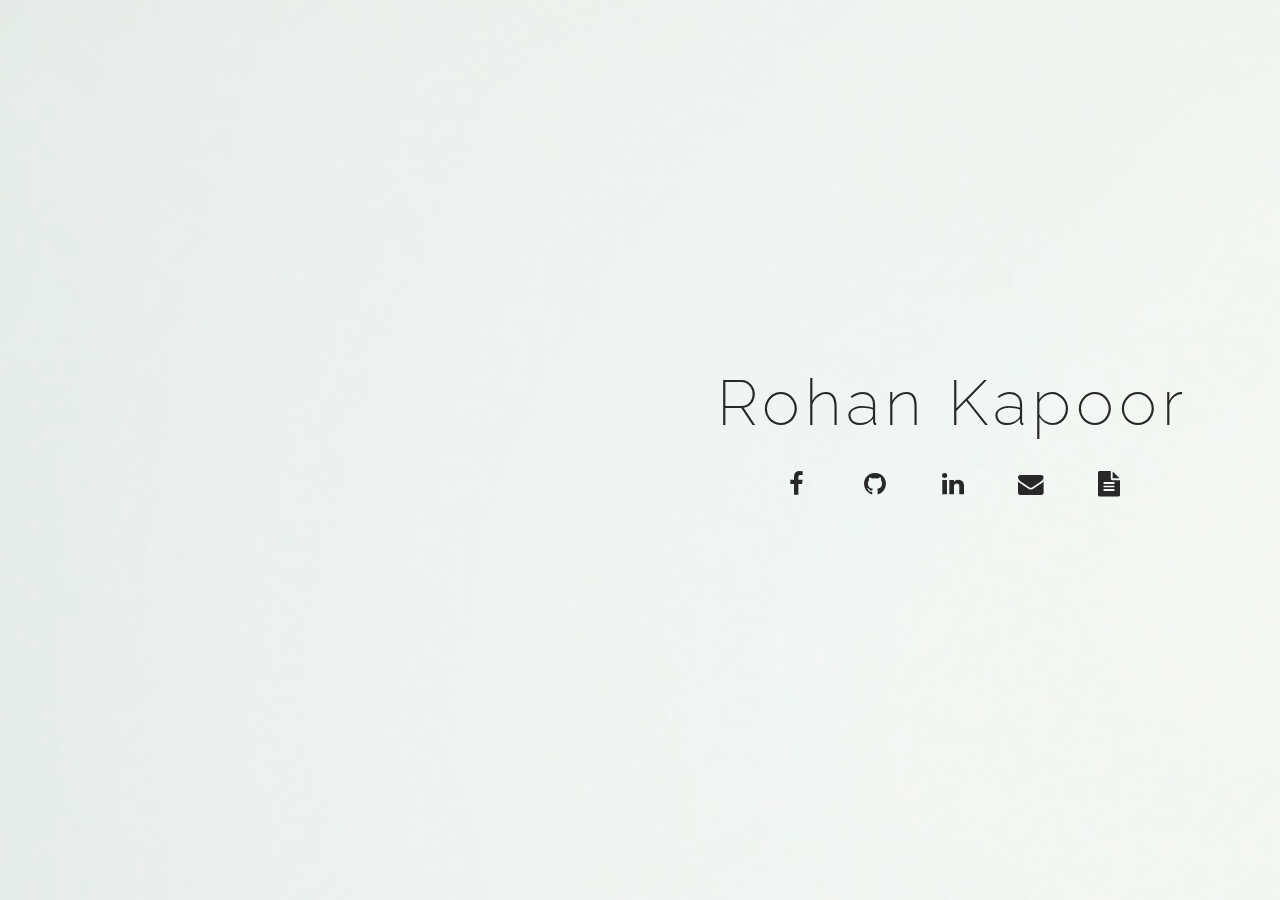
==== old/index.html @ 74b0756a "revert fix in progress" ====
<!DOCTYPE html>
<html lang="en">
<head>
	<meta charset="UTF-8">
	<meta name="viewport" content="width=device-width, initial-scale=1.0">
	<meta name="description" content="">
	<meta name="author" content="">

	<title>Rohan Kapoor</title>

	<!-- CSS -->
	<link href="assets/bootstrap/css/bootstrap.min.css" rel="stylesheet" media="screen">
	<link href="assets/css/font-awesome.min.css" rel="stylesheet" media="screen">
	<link href="assets/css/simple-line-icons.css" rel="stylesheet" media="screen">
	<link href="assets/css/animate.css" rel="stylesheet">
    
	<!-- Custom styles CSS -->
	<link href="assets/css/style.css" rel="stylesheet" media="screen">
    
    <script src="assets/js/modernizr.custom.js"></script>
       
</head>
<body>

	<!-- Preloader -->



	<!-- Home start -->

	<video autoplay loop poster="polina.jpg" id="bgvid" style="opacity: .9;">
		<source src="water.mp4" type="video/mp4">
	</video>


	<section id="home" class="back">

		<div class="intro" style="padding-left: 50%;">
			<h1 class="pfblock-title" style="color: #282828; font-weight: 200; font-size: 5.0vw !important;">Rohan Kapoor</h1>
			<ul class="social-links">
				<li><a href="https://www.facebook.com/rohan.kapoor.129" class="wow fadeInUp"><i class="fa fa-facebook" style="color: #282828 !important;"></i></a></li>
				<li><a href="https://github.com/rohanneilkapoor" class="wow fadeInUp" data-wow-delay=".15s"><i class="fa fa-github" style="color: #282828 !important;"></i></a></li>
				<li><a href="https://www.linkedin.com/in/rohanneilkapoor" class="wow fadeInUp" data-wow-delay=".3s"><i class="fa fa-linkedin" style="color: #282828 !important;"></i></a></li>
				<li><a href="mailto:rohanneilkapoor@gmail.com" class="wow fadeInUp" data-wow-delay=".45s"><i class="fa fa-envelope" style="color: #282828 !important;"></i></a></li>
				<li><a href="Rohan_Kapoor's_Resume.pdf" class="wow fadeInUp" data-wow-delay=".6s"><i class="fa fa-file-text" style="color: #282828 !important;"></i></a></li>
			</ul>
		</div>

	</section>


	<script src="assets/js/jquery-1.11.1.min.js"></script>
	<script src="assets/bootstrap/js/bootstrap.min.js"></script>
	<script src="assets/js/jquery.parallax-1.1.3.js"></script>
	<script src="assets/js/imagesloaded.pkgd.js"></script>
	<script src="assets/js/jquery.sticky.js"></script>
	<script src="assets/js/smoothscroll.js"></script>
	<script src="assets/js/wow.min.js"></script>
    <script src="assets/js/jquery.easypiechart.js"></script>
    <script src="assets/js/waypoints.min.js"></script>
    <script src="assets/js/jquery.cbpQTRotator.js"></script>
	<script src="assets/js/custom.js"></script>

</body>
</html>
---- old/assets/css/simple-line-icons.css ----
@font-face {
	font-family: 'Simple-Line-Icons';
	src:url('../fonts/Simple-Line-Icons.eot');
	src:url('../fonts/Simple-Line-Icons.eot?#iefix') format('embedded-opentype'),
		url('../fonts/Simple-Line-Icons.woff') format('woff'),
		url('../fonts/Simple-Line-Icons.ttf') format('truetype'),
		url('../fonts/Simple-Line-Icons.svg#Simple-Line-Icons') format('svg');
	font-weight: normal;
	font-style: normal;
}

/* Use the following CSS code if you want to use data attributes for inserting your icons */
[data-icon]:before {
	font-family: 'Simple-Line-Icons';
	content: attr(data-icon);
	speak: none;
	font-weight: normal;
	font-variant: normal;
	text-transform: none;
	line-height: 1;
	-webkit-font-smoothing: antialiased;
	-moz-osx-font-smoothing: grayscale;
}

/* Use the following CSS code if you want to have a class per icon */
/*
Instead of a list of all class selectors,
you can use the generic selector below, but it's slower:
[class*="icon-"] {
*/
.icon-user-female, .icon-user-follow, .icon-user-following, .icon-user-unfollow, .icon-trophy, .icon-screen-smartphone, .icon-screen-desktop, .icon-plane, .icon-notebook, .icon-moustache, .icon-mouse, .icon-magnet, .icon-energy, .icon-emoticon-smile, .icon-disc, .icon-cursor-move, .icon-crop, .icon-credit-card, .icon-chemistry, .icon-user, .icon-speedometer, .icon-social-youtube, .icon-social-twitter, .icon-social-tumblr, .icon-social-facebook, .icon-social-dropbox, .icon-social-dribbble, .icon-shield, .icon-screen-tablet, .icon-magic-wand, .icon-hourglass, .icon-graduation, .icon-ghost, .icon-game-controller, .icon-fire, .icon-eyeglasses, .icon-envelope-open, .icon-envelope-letter, .icon-bell, .icon-badge, .icon-anchor, .icon-wallet, .icon-vector, .icon-speech, .icon-puzzle, .icon-printer, .icon-present, .icon-playlist, .icon-pin, .icon-picture, .icon-map, .icon-layers, .icon-handbag, .icon-globe-alt, .icon-globe, .icon-frame, .icon-folder-alt, .icon-film, .icon-feed, .icon-earphones-alt, .icon-earphones, .icon-drop, .icon-drawer, .icon-docs, .icon-directions, .icon-direction, .icon-diamond, .icon-cup, .icon-compass, .icon-call-out, .icon-call-in, .icon-call-end, .icon-calculator, .icon-bubbles, .icon-briefcase, .icon-book-open, .icon-basket-loaded, .icon-basket, .icon-bag, .icon-action-undo, .icon-action-redo, .icon-wrench, .icon-umbrella, .icon-trash, .icon-tag, .icon-support, .icon-size-fullscreen, .icon-size-actual, .icon-shuffle, .icon-share-alt, .icon-share, .icon-rocket, .icon-question, .icon-pie-chart, .icon-pencil, .icon-note, .icon-music-tone-alt, .icon-music-tone, .icon-microphone, .icon-loop, .icon-logout, .icon-login, .icon-list, .icon-like, .icon-home, .icon-grid, .icon-graph, .icon-equalizer, .icon-dislike, .icon-cursor, .icon-control-start, .icon-control-rewind, .icon-control-play, .icon-control-pause, .icon-control-forward, .icon-control-end, .icon-calendar, .icon-bulb, .icon-bar-chart, .icon-arrow-up, .icon-arrow-right, .icon-arrow-left, .icon-arrow-down, .icon-ban, .icon-bubble, .icon-camcorder, .icon-camera, .icon-check, .icon-clock, .icon-close, .icon-cloud-download, .icon-cloud-upload, .icon-doc, .icon-envelope, .icon-eye, .icon-flag, .icon-folder, .icon-heart, .icon-info, .icon-key, .icon-link, .icon-lock, .icon-lock-open, .icon-magnifier, .icon-magnifier-add, .icon-magnifier-remove, .icon-paper-clip, .icon-paper-plane, .icon-plus, .icon-pointer, .icon-power, .icon-refresh, .icon-reload, .icon-settings, .icon-star, .icon-symbol-female, .icon-symbol-male, .icon-target, .icon-volume-1, .icon-volume-2, .icon-volume-off, .icon-users {
	font-family: 'Simple-Line-Icons';
	speak: none;
	font-style: normal;
	font-weight: normal;
	font-variant: normal;
	text-transform: none;
	line-height: 1;
	-webkit-font-smoothing: antialiased;
}
.icon-user-female:before {
	content: "\e000";
}
.icon-user-follow:before {
	content: "\e002";
}
.icon-user-following:before {
	content: "\e003";
}
.icon-user-unfollow:before {
	content: "\e004";
}
.icon-trophy:before {
	content: "\e006";
}
.icon-screen-smartphone:before {
	content: "\e010";
}
.icon-screen-desktop:before {
	content: "\e011";
}
.icon-plane:before {
	content: "\e012";
}
.icon-notebook:before {
	content: "\e013";
}
.icon-moustache:before {
	content: "\e014";
}
.icon-mouse:before {
	content: "\e015";
}
.icon-magnet:before {
	content: "\e016";
}
.icon-energy:before {
	content: "\e020";
}
.icon-emoticon-smile:before {
	content: "\e021";
}
.icon-disc:before {
	content: "\e022";
}
.icon-cursor-move:before {
	content: "\e023";
}
.icon-crop:before {
	content: "\e024";
}
.icon-credit-card:before {
	content: "\e025";
}
.icon-chemistry:before {
	content: "\e026";
}
.icon-user:before {
	content: "\e005";
}
.icon-speedometer:before {
	content: "\e007";
}
.icon-social-youtube:before {
	content: "\e008";
}
.icon-social-twitter:before {
	content: "\e009";
}
.icon-social-tumblr:before {
	content: "\e00a";
}
.icon-social-facebook:before {
	content: "\e00b";
}
.icon-social-dropbox:before {
	content: "\e00c";
}
.icon-social-dribbble:before {
	content: "\e00d";
}
.icon-shield:before {
	content: "\e00e";
}
.icon-screen-tablet:before {
	content: "\e00f";
}
.icon-magic-wand:before {
	content: "\e017";
}
.icon-hourglass:before {
	content: "\e018";
}
.icon-graduation:before {
	content: "\e019";
}
.icon-ghost:before {
	content: "\e01a";
}
.icon-game-controller:before {
	content: "\e01b";
}
.icon-fire:before {
	content: "\e01c";
}
.icon-eyeglasses:before {
	content: "\e01d";
}
.icon-envelope-open:before {
	content: "\e01e";
}
.icon-envelope-letter:before {
	content: "\e01f";
}
.icon-bell:before {
	content: "\e027";
}
.icon-badge:before {
	content: "\e028";
}
.icon-anchor:before {
	content: "\e029";
}
.icon-wallet:before {
	content: "\e02a";
}
.icon-vector:before {
	content: "\e02b";
}
.icon-speech:before {
	content: "\e02c";
}
.icon-puzzle:before {
	content: "\e02d";
}
.icon-printer:before {
	content: "\e02e";
}
.icon-present:before {
	content: "\e02f";
}
.icon-playlist:before {
	content: "\e030";
}
.icon-pin:before {
	content: "\e031";
}
.icon-picture:before {
	content: "\e032";
}
.icon-map:before {
	content: "\e033";
}
.icon-layers:before {
	content: "\e034";
}
.icon-handbag:before {
	content: "\e035";
}
.icon-globe-alt:before {
	content: "\e036";
}
.icon-globe:before {
	content: "\e037";
}
.icon-frame:before {
	content: "\e038";
}
.icon-folder-alt:before {
	content: "\e039";
}
.icon-film:before {
	content: "\e03a";
}
.icon-feed:before {
	content: "\e03b";
}
.icon-earphones-alt:before {
	content: "\e03c";
}
.icon-earphones:before {
	content: "\e03d";
}
.icon-drop:before {
	content: "\e03e";
}
.icon-drawer:before {
	content: "\e03f";
}
.icon-docs:before {
	content: "\e040";
}
.icon-directions:before {
	content: "\e041";
}
.icon-direction:before {
	content: "\e042";
}
.icon-diamond:before {
	content: "\e043";
}
.icon-cup:before {
	content: "\e044";
}
.icon-compass:before {
	content: "\e045";
}
.icon-call-out:before {
	content: "\e046";
}
.icon-call-in:before {
	content: "\e047";
}
.icon-call-end:before {
	content: "\e048";
}
.icon-calculator:before {
	content: "\e049";
}
.icon-bubbles:before {
	content: "\e04a";
}
.icon-briefcase:before {
	content: "\e04b";
}
.icon-book-open:before {
	content: "\e04c";
}
.icon-basket-loaded:before {
	content: "\e04d";
}
.icon-basket:before {
	content: "\e04e";
}
.icon-bag:before {
	content: "\e04f";
}
.icon-action-undo:before {
	content: "\e050";
}
.icon-action-redo:before {
	content: "\e051";
}
.icon-wrench:before {
	content: "\e052";
}
.icon-umbrella:before {
	content: "\e053";
}
.icon-trash:before {
	content: "\e054";
}
.icon-tag:before {
	content: "\e055";
}
.icon-support:before {
	content: "\e056";
}
.icon-size-fullscreen:before {
	content: "\e057";
}
.icon-size-actual:before {
	content: "\e058";
}
.icon-shuffle:before {
	content: "\e059";
}
.icon-share-alt:before {
	content: "\e05a";
}
.icon-share:before {
	content: "\e05b";
}
.icon-rocket:before {
	content: "\e05c";
}
.icon-question:before {
	content: "\e05d";
}
.icon-pie-chart:before {
	content: "\e05e";
}
.icon-pencil:before {
	content: "\e05f";
}
.icon-note:before {
	content: "\e060";
}
.icon-music-tone-alt:before {
	content: "\e061";
}
.icon-music-tone:before {
	content: "\e062";
}
.icon-microphone:before {
	content: "\e063";
}
.icon-loop:before {
	content: "\e064";
}
.icon-logout:before {
	content: "\e065";
}
.icon-login:before {
	content: "\e066";
}
.icon-list:before {
	content: "\e067";
}
.icon-like:before {
	content: "\e068";
}
.icon-home:before {
	content: "\e069";
}
.icon-grid:before {
	content: "\e06a";
}
.icon-graph:before {
	content: "\e06b";
}
.icon-equalizer:before {
	content: "\e06c";
}
.icon-dislike:before {
	content: "\e06d";
}
.icon-cursor:before {
	content: "\e06e";
}
.icon-control-start:before {
	content: "\e06f";
}
.icon-control-rewind:before {
	content: "\e070";
}
.icon-control-play:before {
	content: "\e071";
}
.icon-control-pause:before {
	content: "\e072";
}
.icon-control-forward:before {
	content: "\e073";
}
.icon-control-end:before {
	content: "\e074";
}
.icon-calendar:before {
	content: "\e075";
}
.icon-bulb:before {
	content: "\e076";
}
.icon-bar-chart:before {
	content: "\e077";
}
.icon-arrow-up:before {
	content: "\e078";
}
.icon-arrow-right:before {
	content: "\e079";
}
.icon-arrow-left:before {
	content: "\e07a";
}
.icon-arrow-down:before {
	content: "\e07b";
}
.icon-ban:before {
	content: "\e07c";
}
.icon-bubble:before {
	content: "\e07d";
}
.icon-camcorder:before {
	content: "\e07e";
}
.icon-camera:before {
	content: "\e07f";
}
.icon-check:before {
	content: "\e080";
}
.icon-clock:before {
	content: "\e081";
}
.icon-close:before {
	content: "\e082";
}
.icon-cloud-download:before {
	content: "\e083";
}
.icon-cloud-upload:before {
	content: "\e084";
}
.icon-doc:before {
	content: "\e085";
}
.icon-envelope:before {
	content: "\e086";
}
.icon-eye:before {
	content: "\e087";
}
.icon-flag:before {
	content: "\e088";
}
.icon-folder:before {
	content: "\e089";
}
.icon-heart:before {
	content: "\e08a";
}
.icon-info:before {
	content: "\e08b";
}
.icon-key:before {
	content: "\e08c";
}
.icon-link:before {
	content: "\e08d";
}
.icon-lock:before {
	content: "\e08e";
}
.icon-lock-open:before {
	content: "\e08f";
}
.icon-magnifier:before {
	content: "\e090";
}
.icon-magnifier-add:before {
	content: "\e091";
}
.icon-magnifier-remove:before {
	content: "\e092";
}
.icon-paper-clip:before {
	content: "\e093";
}
.icon-paper-plane:before {
	content: "\e094";
}
.icon-plus:before {
	content: "\e095";
}
.icon-pointer:before {
	content: "\e096";
}
.icon-power:before {
	content: "\e097";
}
.icon-refresh:before {
	content: "\e098";
}
.icon-reload:before {
	content: "\e099";
}
.icon-settings:before {
	content: "\e09a";
}
.icon-star:before {
	content: "\e09b";
}
.icon-symbol-female:before {
	content: "\e09c";
}
.icon-symbol-male:before {
	content: "\e09d";
}
.icon-target:before {
	content: "\e09e";
}
.icon-volume-1:before {
	content: "\e09f";
}
.icon-volume-2:before {
	content: "\e0a0";
}
.icon-volume-off:before {
	content: "\e0a1";
}
.icon-users:before {
	content: "\e001";
}
---- old/assets/css/style.css ----
@import url(http://fonts.googleapis.com/css?family=Raleway:400,300,500,700,800,100,200,600);
@import url(http://fonts.googleapis.com/css?family=Lobster);

/*!
 * Clean v2.0.0
 * Homepage: http://scripteden.com
 * Copyright 2015 Script Eden
 * Licensed under MIT
*/

body {
	font: 300 14px/1.8 'Raleway', sans-serif;
	color: #666;
	overflow-x: hidden;
}

img {
	max-width: 100%;
}


/* ---------------------------------------------- /*
 * Transition elsements
/* ---------------------------------------------- */


.navbar a,
.form-control {
	-webkit-transition: all 0.4s ease-in-out 0s;
	   -moz-transition: all 0.4s ease-in-out 0s;
		-ms-transition: all 0.4s ease-in-out 0s;
		 -o-transition: all 0.4s ease-in-out 0s;
			transition: all 0.4s ease-in-out 0s;
}

a,
.btn {
	-webkit-transition: all 0.125s ease-in-out 0s;
	   -moz-transition: all 0.125s ease-in-out 0s;
		-ms-transition: all 0.125s ease-in-out 0s;
		 -o-transition: all 0.125s ease-in-out 0s;
			transition: all 0.125s ease-in-out 0s;
}


/* ---------------------------------------------- /*
 * Reset box-shadow
/* ---------------------------------------------- */

.btn,
.form-control,
.form-control:hover,
.form-control:focus,
.navbar-custom .dropdown-menu {
	-webkit-box-shadow: none;
			box-shadow: none;
}

/* ---------------------------------------------- /*
 * Typography
/* ---------------------------------------------- */

h1, h2, h3, h4, h5, h6 {
	font: 700 40px/1.2 Raleway, sans-serif;
	letter-spacing: 5px;
	margin: 5px 0 5px;
	color: #222;
}

h2 {
	font-size: 30px;
	margin: 0 0 30px;
}

h3 {
	font-size: 13px;
	letter-spacing: 1px;
	margin: 0 0 5px;
}

h4 {
	font-size: 12px;
	letter-spacing: 1px;
}

h5 {
	font-size: 12px;
	letter-spacing: 1px;
	font-weight: 400;
}

h6 {
	font-size: 11px;
	letter-spacing: 1px;
	font-weight: 400;
}

/* ---------------------------------------------- /*
 * Reset border-radius
/* ---------------------------------------------- */

.btn,
.iconbox,
.progress,
#filter li,
.scroll-up a,
.form-control,
.input-group-addon {
	-webkit-border-radius: 3px;
	   -moz-border-radius: 3px;
		 -o-border-radius: 3px;
			border-radius: 3px;
}


/* ---------------------------------------------- /*
 * Input-group
/* ---------------------------------------------- */

.input-group .form-control {
	z-index: auto;
}

.input-group-addon {
	background: #D8E1E4;
	border: 2px solid #D8E1E4;
	padding: 6px 15px;
	font-weight: 700;
}

/* ---------------------------------------------- /*
 * Inputs styles
/* ---------------------------------------------- */

.form-control {
	background: #FFF;
	border: 1px solid #D8E1E4;
	font-size: 12px;
	padding: 0 15px;
}

.form-control:focus{
    border-color: rgba(135, 135, 135, 0.7);
}

.input-lg,
.form-horizontal .form-group-lg .form-control {
	height: 38px;
	font-size: 13px;
}

.input-sm,
.form-horizontal .form-group-sm .form-control {
	font-size: 11px;
	height: 30px;
}

textarea.form-control {
	padding: 15px;
    max-width: 100%;
    min-width: 100%;
}

/* ---------------------------------------------- /*
 * Custom button style
/* ---------------------------------------------- */

.btn {
	font-family: Raleway, sans-serif;
	text-transform: uppercase;
	letter-spacing: 1px;
	font-size: 13px;
	padding: 8px 26px;
	border: 0;
}

.btn:hover,
.btn:focus,
.btn:active,
.btn.active {
	outline: inherit !important;
}

/* Button size */

.btn-lg,
.btn-group-lg > .btn {
	padding: 10px 10px;
	font-size: 13px;
    background: transparent;
    color: #fff;
}
.btn-lg:hover,
.btn-group-lg > .btn:hover{
    background: transparent;
    color: white;
}

.btn-sm,
.btn-group-sm > .btn {
	padding: 6px 25px;
	font-size: 11px;
}

.btn-xs,
.btn-group-xs > .btn {
	padding: 5px 25px;
	font-size: 10px;
}

.btn .icon-before {
	margin-right: 6px;
}

.btn .icon-after {
	margin-left: 6px;
}

/* ---------------------------------------------- /*
 * General Styles
/* ---------------------------------------------- */

.pfblock {
	padding: 120px 0 100px;
}

.pfblock-gray {
	background: #f5f5f5;
}

.pfblock-image {
	padding: 0;
}

.calltoaction h1,
.calltoaction h2,
.calltoaction h3,
.calltoaction h4,
.calltoaction h5,
.calltoaction h6,
.pfblock-image,
.pfblock-image h1,
.pfblock-image h2,
.pfblock-image h3,
.pfblock-image h4,
.pfblock-image h5,
.pfblock-image h6 {
	color: #fff;
}

.pfblock-header {
	text-align: center;
	margin: 0 0 60px;
}

.pfblock-header-left {
	text-align: left;
}

.pfblock-header-left .pfblock-line {
	width: inherit;
	margin: 30px 0;
}

.pfblock-title{
    font-weight: 800;
}

.pfblock-subtitle {
	font-family: Raleway, sans-serif;
	font-style: normal;
	font-size: 18px;
}



.pfblock-icon {
	font-size: 32px;
}
.calltoaction *{
    text-align: center;
}
.calltoaction {
    background: url(../images/item-3.jpg);
	background-color: #222;
	background-repeat: no-repeat;
	background-position: 0 0;
	-webkit-background-size: cover;
	   -moz-background-size: cover;
		 -o-background-size: cover;
			background-size: cover;
	padding: 50px 0;
	color: #999;
}

.calltoaction h2 {
	font-size: 20px;
	letter-spacing: 1px;
	margin-bottom: 5px;
}

.calltoaction-decription{
    padding-top: 20px;
    padding-bottom: 30px;
    font-size: 20px;
    color: #fff;
}

.calltoaction-btn {
	text-align: center;
}

.calltoaction-btn > .btn {
    background: rgba(255, 255, 255, .8);
    color: #111;
	margin-top: 5px;
	margin-bottom: 5px;
}
.calltoaction-btn > .btn:hover{
    background: #fff;
}

.long-down {
	margin-bottom: 40px;
}

/* ---------------------------------------------- /*
 * Home
/* ---------------------------------------------- */

#home {
	background: linear-gradient( rgba(255, 255, 255, .2), rgba(255, 255, 255, .2) ), url(../images/water.jpg);
	background-color: #222;
	background-attachment: fixed;
	background-repeat: no-repeat;
	background-position: 50% 50%;
	-webkit-background-size: cover;
	   -moz-background-size: cover;
		 -o-background-size: cover;
			background-size: cover;
	padding: 0;
}



.intro {
	position: absolute;
	width: 100%;
	top: 50%;
	left: 0;
	text-align: center;
	-webkit-transform: translate(0%, -50%);
	   -moz-transform: translate(0%, -50%);
		-ms-transform: translate(0%, -50%);
		 -o-transform: translate(0%, -50%);
			transform: translate(0%, -50%);
	padding: 0 15px;
}

.intro h1{
    font-weight: 300;
}

.start {
	font-family: Raleway, sans-serif;
	font-size: 16px;
	font-style: normal;
	text-transform: none;
	margin: 15px 0;
}

/* ---------------------------------------------- /*
 * Servise
/* ---------------------------------------------- */

.iconbox {
	background: #fff;
	border-bottom: 1px solid #d4d4d4;
	text-align: center;
	padding: 40px 20px;
	margin: 0 0 20px;
}

.iconbox-icon {
	margin: 0 0 15px;
	font-size: 32px;
	color: #222;
}

.iconbox-title {
	margin: 0 0 15px;
	padding: 0;
}

/* ---------------------------------------------- /*
 * Skills
/* ---------------------------------------------- */

.chart {
    display: inline-block;
    height: 140px;
    margin: 50px 0;
    position: relative;
    text-align: center;
    width: 140px;
}
.chart canvas {
    left: 0;
    position: absolute;
    top: 0;
}
.percent {
    display: inline-block;
    font-size: 25px;
    font-weight: 300;
    line-height: 140px;
    z-index: 2;
}
.percent:after {
    content: "%";
    font-size: 50%;
    margin-left: 0.1em;
}

/* ---------------------------------------------- /*
 * Contact
/* ---------------------------------------------- */

.ajax-response {
	text-align: center;
}

/* ---------------------------------------------- /*
 * Footer
/* ---------------------------------------------- */

#footer {
	background: #222;
	text-align: center;
	padding: 40px 0;
	color: #FFF;
}

.copyright {
	margin: 0;
}

.copyright a{
    border-bottom: 1px dotted #fff;
}

#footer span{
    animation-iteration-count: infinite;
    -webkit-animation-iteration-count: infinite;
    color: #ff5252;
}

.social-links {
	list-style: none;
	padding: 0;
	margin: 0 0 20px;
}

.social-links li {
	display: inline-block;
	margin: 5px;
}

.social-links a {
	width: 5vw;
	height: 5vw;
	display: block;
	line-height: 5vw;
	text-align: center;
	-webkit-border-radius: 3px;
	   -moz-border-radius: 3px;
			border-radius: 3px;
	font-size: 2vw;
	color: rgba(255, 255, 255, 1);
}

.social-links a:hover {
	color: rgba(255, 255, 255, .8);
}

/* ---------------------------------------------- /*
 * Navigation
/* ---------------------------------------------- */

.header {
	border-bottom: 1px solid #f5f5f5;
	position: relative;
	width: 100%;
	z-index: 998;
}

.navbar-custom {
	border: 0;
	border-radius: 0;
	margin: 0;
	text-transform: uppercase;
	font-family: Raleway, sans-serif;
}

.navbar-custom,
.navbar-custom .dropdown-menu {
	background: white;
	padding: 0;

}

.navbar-custom .navbar-brand,
.navbar-custom .navbar-nav > li > a,
.navbar-custom .navbar-nav .dropdown-menu > li > a {
	font-size: 11px;
	letter-spacing: 3px;
	color: #d8d8d8;
}

.navbar-custom .nav li.active,
.navbar-custom .nav li a:hover,
.navbar-custom .nav li a:focus,
.navbar-custom .navbar-nav > li.active a {
	background: none;
	outline: 0;
	color: #9A3334;
}

.navbar-custom .navbar-brand {
	font-weight: 100;
	font-size: 22px;
    font-family: Raleway, sans-serif;
}

.navbar-custom .dropdown-menu {
	border: 0;
	border-top: 2px solid #9A3334;
	border-radius: 0;
}

.navbar-custom .dropdown-menu > li > a {
	padding: 10px 20px;
}

.navbar-custom .nav .open > a,
.navbar-custom .dropdown-menu > li > a:hover,
.navbar-custom .dropdown-menu > li > a:focus {
	background: #f5f5f5;
}

.navbar-custom .navbar-toggle .icon-bar {
	background: #F3EFE0;
}

.navbar-nav > li > a, .navbar-brand {
	padding-top:25px !important;
	padding-bottom:0px !important;
	height: 70px;
}
.navbar {min-height:60px !important;}

/* ---------------------------------------------- /*
 * Scroll to top
/* ---------------------------------------------- */

.scroll-up {
	position: fixed;
	display: none;
	z-index: 999;
	bottom: 2em;
	right: 2em;
}

.scroll-up a {
	background-color: rgba(135, 135, 135, 0.5);
	display: block;
	width: 35px;
	height: 35px;
	text-align: center;
	color: #fff;
	font-size: 15px;
	line-height: 30px;
}

.scroll-up a:hover,
.scroll-up a:active {
	background-color: rgba(235, 235, 235, .8);
	color: #e7746f;
}

/* ---------------------------------------------- /*
 *Scroll Down
/* ---------------------------------------------- */

.scroll-down {
	position: absolute;
	left: 50%;
	bottom: 200px;
	border: 2px solid #fff;
	border-radius: 50%;
	height: 50px;
	width: 50px;
	margin-left: -15px;
	display: block;
	z-index: 10;
    text-align: center;
}

.scroll-down span{
    position: relative;
    color: #fff;
    -webkit-animation-name: drop;
	-webkit-animation-duration: 1s;
	-webkit-animation-timing-function: linear;
	-webkit-animation-delay: 0s;
	-webkit-animation-iteration-count: infinite;
	-webkit-animation-play-state: running;
	animation-name: drop;
	animation-duration: 1s;
	animation-timing-function: linear;
	animation-delay: 0s;
	animation-iteration-count: infinite;
	animation-play-state: running;
}

@-webkit-keyframes drop	{
	0%   { top:0px;  opacity: 0;}
	30%  { top:10px; opacity: 1;}
	100% { top:25px; opacity: 0;}
}

@keyframes drop	{
	0%   { top:0px;  opacity: 0;}
	30%  { top:10px; opacity: 1;}
	100% { top:25px; opacity: 0;}
}

/* ---------------------------------------------- /*
 * Preloader
/* ---------------------------------------------- */

#preloader {
	background: #FFF;
	bottom: 0;
	left: 0;
	position: fixed;
	right: 0;
	top: 0;
	z-index: 9999;
}

#status {
	background-image: url(../images/preloader.gif);
	background-position: center;
	background-repeat: no-repeat;
	height: 200px;
	left: 50%;
	margin: -100px 0 0 -100px;
	position: absolute;
	top: 50%;
	width: 200px;
}

/* ---------------------------------------------- /*
 * Media
/* ---------------------------------------------- */

@media (max-width: 767px) {

	.calltoaction {
		text-align: center;
	}

}

@media (max-width: 480px) {

	h1 {
		font-size: 34px;
		letter-spacing: 3px;
	}

	h2 {
		font-size: 24px;
		margin: 0 0 30px;
		letter-spacing: 3px;
	}

}


/*--------------------------------*/
/***** Portfolio Common style *****/
/*--------------------------------*/

.grid {
	position: relative;
	clear: both;
	margin: 0 auto;
	padding: 1em 0 4em;
	max-width: 100%;
	list-style: none;
	text-align: center;
}

.grid h2{
    font-size: 20px;
}

.grid figure {
	position: relative;
	float: left;
	overflow: hidden;
	margin: 10px 1%;
	min-width: 100%;
	max-width: 100%;
	height: auto;
	background: #3085a3;
	text-align: center;
	cursor: pointer;
}

.grid figure img {
	position: relative;
	display: block;
	min-height: auto;
	max-width: 100%;
	opacity: 0.8;
}

.grid figure figcaption {
	padding: 2em;
	color: #fff;
	text-transform: uppercase;
	font-size: 1.25em;
	-webkit-backface-visibility: hidden;
	backface-visibility: hidden;
}

.grid figure figcaption::before,
.grid figure figcaption::after {
	pointer-events: none;
}

.grid figure figcaption,
.grid figure figcaption > a {
	position: absolute;
	top: 0;
	left: 0;
	width: 100%;
	height: 100%;
}

/* Anchor will cover the whole item by default */
/* For some effects it will show as a button */
.grid figure figcaption > a {
	z-index: 1000;
	text-indent: 200%;
	white-space: nowrap;
	font-size: 0;
	opacity: 0;
}

.grid figure h2 {
	word-spacing: -0.15em;
	font-weight: 300;
}

.grid figure h2 span {
	font-weight: 800;
}

.grid figure h2,
.grid figure p {
	margin: 0;
}

.grid figure p {
	letter-spacing: 1px;
	font-size: 68.5%;
}

/*---------------*/
/***** Bubba *****/
/*---------------*/

figure.effect-bubba {
	background: #9e5406;
}

figure.effect-bubba img {
	opacity: 0.7;
	-webkit-transition: opacity 0.35s;
	transition: opacity 0.35s;
}

figure.effect-bubba:hover img {
	opacity: 0.4;
}

figure.effect-bubba figcaption::before,
figure.effect-bubba figcaption::after {
	position: absolute;
	top: 30px;
	right: 30px;
	bottom: 30px;
	left: 30px;
	content: '';
	opacity: 0;
	-webkit-transition: opacity 0.35s, -webkit-transform 0.35s;
	transition: opacity 0.35s, transform 0.35s;
}

figure.effect-bubba figcaption::before {
	border-top: 1px solid #fff;
	border-bottom: 1px solid #fff;
	-webkit-transform: scale(0,1);
	transform: scale(0,1);
}

figure.effect-bubba figcaption::after {
	border-right: 1px solid #fff;
	border-left: 1px solid #fff;
	-webkit-transform: scale(1,0);
	transform: scale(1,0);
}

figure.effect-bubba h2 {
	padding-top: 10%;
	-webkit-transition: -webkit-transform 0.35s;
	transition: transform 0.35s;
	-webkit-transform: translate3d(0,-20px,0);
	transform: translate3d(0,-20px,0);
    color: #fff;
}

figure.effect-bubba p {
	padding: 20px 2.5em;
	opacity: 0;
	-webkit-transition: opacity 0.35s, -webkit-transform 0.35s;
	transition: opacity 0.35s, transform 0.35s;
	-webkit-transform: translate3d(0,20px,0);
	transform: translate3d(0,20px,0);
}

figure.effect-bubba:hover figcaption::before,
figure.effect-bubba:hover figcaption::after {
	opacity: 1;
	-webkit-transform: scale(1);
	transform: scale(1);
}

figure.effect-bubba:hover h2,
figure.effect-bubba:hover p {
	opacity: 1;
	-webkit-transform: translate3d(0,0,0);
	transform: translate3d(0,0,0);
}

/*-----------------------*/
/***** Quote Rotator *****/
/*-----------------------*/

.cbp-qtrotator {
	position: relative;
	margin: 3em auto 0em auto;
	max-width: 90%;
	width: 90%;
}

.cbp-qtrotator .cbp-qtcontent {
	position: absolute;
	min-height: 200px;
	border-top: 1px solid #f4f4f4;
	border-bottom: 1px solid #f4f4f4;
	padding: 2em 0;
	top: 0;
	z-index: 0;
	opacity: 0;
	width: 100%;
}

.no-js .cbp-qtrotator .cbp-qtcontent {
	border-bottom: none;
}

.cbp-qtrotator .cbp-qtcontent.cbp-qtcurrent,
.no-js .cbp-qtrotator .cbp-qtcontent {
	position: relative; 
	z-index: 100;
	pointer-events: auto;
	opacity: 1;
}

.cbp-qtrotator .cbp-qtcontent:before,
.cbp-qtrotator .cbp-qtcontent:after {
	content: " ";
	display: table;
}

.cbp-qtrotator .cbp-qtcontent:after {
	clear: both;
}

.cbp-qtprogress {
	position: absolute;
	background: #FF5252;
	height: 1px;
	width: 0%;
	top: 0;
	z-index: 1000;
}

.cbp-qtrotator blockquote {
	margin: 0;
	padding: 0;
    border: 0;
    font-size: 12px;
}

.cbp-qtrotator blockquote p {
	font-size: 2em;
	color: #888;
	font-weight: 300;
	margin: 0.4em 0 1em;
}

.cbp-qtrotator blockquote footer {
	font-size: 1.2em;
}

.cbp-qtrotator blockquote footer:before {
	content: '― ';
}

.cbp-qtrotator .cbp-qtcontent img {
	float: right;
	margin-left: 3em;
}

/* Example for media query */
@media screen and (max-width: 30.6em) { 

	.cbp-qtrotator {
		font-size: 70%;
	}

	.cbp-qtrotator img {
		width: 80px;
	}

}

.img:hover{
	opacity: 0.6;
}


.carousel-indicators li {
	background-color: transparent;
	padding-top: 25px !important;
	padding-left: 15px !important;

}
.carousel-indicators .active {
	background-color: #9A3334;
	padding-top: 26px !important;
	padding-left: 15px !important;

}

.computer-background{
	background: linear-gradient( rgba(0, 0, 0, .5), rgba(0, 0, 0, .5) ), url(../images/computer.jpg);
	width: 100%;
	background-position: center center;
	background-repeat: none;
	-webkit-background-size: cover;
	-moz-background-size: cover;
	background-size: cover;
	-o-background-size: cover;
	background-attachment: fixed;
}


.contact-background{
	background: linear-gradient( rgba(0, 0, 0, .2), rgba(0, 0, 0, .5) ), url(../images/city2.jpg);
	width: 100%;
	background-position: center center;
	background-repeat: none;
	-webkit-background-size: cover;
	-moz-background-size: cover;
	background-size: cover;
	-o-background-size: cover;

}



.flex-center-vertically {
	display: flex;
	justify-content: center;
	flex-direction: column;
	height: 250px;
}

#caplist a:hover{
	color: #9A3334 !important;
}

.card{
	width: 100%;
	border: 3px solid white;
	box-shadow: 3px 3px 3px 3px #b7b7b7;
	min-height: 250px;
	padding: 100px;
	margin: 10px;
	background: white
}
#mainbox{
	box-sizing: border-box;
	justify-content: center;
	display: flex;
	flex-wrap: wrap;
	padding-left: 100px;
	padding-right: 100px;

}

.level-bar {
	height: 25px;
	background: #e8e8e8;
}
.level-bar-inner {
	height: 25px;
	background: #9A3334;
}

.project-item{
	font: 700 40px/1.2 Raleway, sans-serif;
	text-transform: uppercase;
	letter-spacing: 5px;
	margin: 0 0 30px;
	font-size: 16px;
	color: #7d7d7d;
}

video#bgvid {
	position: fixed;
	top: 50%;
	left: 50%;
	min-width: 100%;
	min-height: 100%;
	width: auto;
	height: auto;
	z-index: -100;
	-webkit-transform: translateX(-50%) translateY(-50%);
	transform: translateX(-50%) translateY(-50%);
	background: url(../images/water.png) no-repeat;
	background-size: cover;
}

@media screen and (max-device-width: 800px) {
	html {
		background: url(../images/fallback.png) #000 no-repeat center center fixed !important;
	}
	#bgvid {
		display: none !important;
	}
}
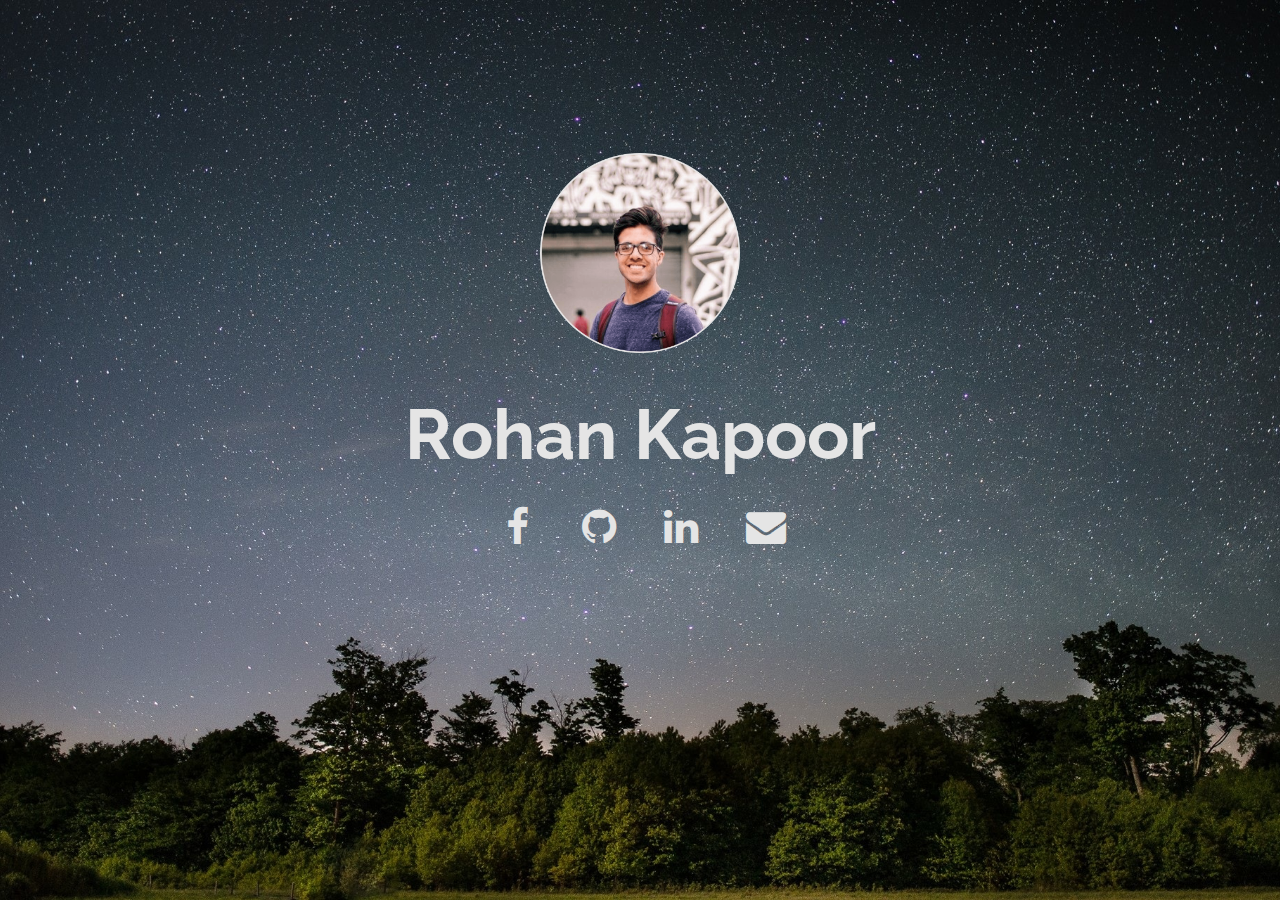
==== commit 6eb87d74: "wip" ====
--- a/old/index.html
+++ b/old/index.html
@@ -1,5 +1,5 @@
 <!DOCTYPE html>
-<html lang="en">
+<html lang="en" class="full">
 <head>
 	<meta charset="UTF-8">
 	<meta name="viewport" content="width=device-width, initial-scale=1.0">
@@ -22,31 +22,19 @@
 </head>
 <body>
 
-	<!-- Preloader -->
 
-
-
-	<!-- Home start -->
-
-	<video autoplay loop poster="polina.jpg" id="bgvid" style="opacity: .9;">
-		<source src="water.mp4" type="video/mp4">
-	</video>
-
-
-	<section id="home" class="back">
-
-		<div class="intro" style="padding-left: 50%;">
-			<h1 class="pfblock-title" style="color: #282828; font-weight: 200; font-size: 5.0vw !important;">Rohan Kapoor</h1>
-			<ul class="social-links">
-				<li><a href="https://www.facebook.com/rohan.kapoor.129" class="wow fadeInUp"><i class="fa fa-facebook" style="color: #282828 !important;"></i></a></li>
-				<li><a href="https://github.com/rohanneilkapoor" class="wow fadeInUp" data-wow-delay=".15s"><i class="fa fa-github" style="color: #282828 !important;"></i></a></li>
-				<li><a href="https://www.linkedin.com/in/rohanneilkapoor" class="wow fadeInUp" data-wow-delay=".3s"><i class="fa fa-linkedin" style="color: #282828 !important;"></i></a></li>
-				<li><a href="mailto:rohanneilkapoor@gmail.com" class="wow fadeInUp" data-wow-delay=".45s"><i class="fa fa-envelope" style="color: #282828 !important;"></i></a></li>
-				<li><a href="Rohan_Kapoor's_Resume.pdf" class="wow fadeInUp" data-wow-delay=".6s"><i class="fa fa-file-text" style="color: #282828 !important;"></i></a></li>
-			</ul>
-		</div>
-
-	</section>
+<div class="container">
+	<div class="intro">
+		<img class="animated fadeIn" src="assets/images/headshot.png" width="200">
+		<div class="animated fadeIn" style="color:#e5e5e5; padding-top: 40px;">Rohan Kapoor</div>
+		<ul class="social-links">
+			<li><a href="https://www.facebook.com/rohan.kapoor.129" class="animated wow fadeInUp" style="font-size: 40px;"><i class="fa fa-facebook"></i></a></li>
+			<li><a href="https://github.com/rohanneilkapoor" class="animated wow fadeInUp" data-wow-delay=".15s" style="font-size: 40px;"><i class="fa fa-github"></i></a></li>
+			<li><a href="https://www.linkedin.com/in/rohanneilkapoor" class="animated wow fadeInUp" data-wow-delay=".3s" style="font-size: 40px;"><i class="fa fa-linkedin"></i></a></li>
+			<li><a href="mailto:rohanneilkapoor@gmail.com" class="animated wow fadeInUp" data-wow-delay=".45s" style="font-size: 40px;"><i class="fa fa-envelope"></i></a></li>
+		</ul>
+	</div>
+</div>
 
 
 	<script src="assets/js/jquery-1.11.1.min.js"></script>
--- a/old/assets/css/style.css
+++ b/old/assets/css/style.css
@@ -1,5 +1,4 @@
-@import url(http://fonts.googleapis.com/css?family=Raleway:400,300,500,700,800,100,200,600);
-@import url(http://fonts.googleapis.com/css?family=Lobster);
+@import url(http://fonts.googleapis.com/css?family=Raleway:700);
 
 /*!
  * Clean v2.0.0
@@ -9,7 +8,7 @@
 */
 
 body {
-	font: 300 14px/1.8 'Raleway', sans-serif;
+	font: 700 70px 'Raleway', sans-serif;
 	color: #666;
 	overflow-x: hidden;
 }
@@ -22,7 +21,13 @@
 /* ---------------------------------------------- /*
  * Transition elsements
 /* ---------------------------------------------- */
-
+.full {
+	background: url(../images/background-image.jpg) no-repeat center center fixed;
+	-webkit-background-size: cover;
+	-moz-background-size: cover;
+	background-size: cover;
+	-o-background-size: cover;
+}
 
 .navbar a,
 .form-control {
@@ -346,15 +351,15 @@
 .intro {
 	position: absolute;
 	width: 100%;
-	top: 50%;
+	top: 40%;
 	left: 0;
 	text-align: center;
 	-webkit-transform: translate(0%, -50%);
-	   -moz-transform: translate(0%, -50%);
-		-ms-transform: translate(0%, -50%);
-		 -o-transform: translate(0%, -50%);
-			transform: translate(0%, -50%);
-	padding: 0 15px;
+	-moz-transform: translate(0%, -50%);
+	-ms-transform: translate(0%, -50%);
+	-o-transform: translate(0%, -50%);
+	transform: translate(0%, -50%);
+	padding: 0 10px;
 }
 
 .intro h1{
@@ -458,29 +463,38 @@
 .social-links {
 	list-style: none;
 	padding: 0;
-	margin: 0 0 20px;
 }
 
 .social-links li {
 	display: inline-block;
-	margin: 5px;
+	margin-left: 15px;
+	margin-right: 15px;
 }
 
 .social-links a {
-	width: 5vw;
-	height: 5vw;
+	width: 35px;
+	height: 35px;
 	display: block;
-	line-height: 5vw;
+	line-height: 35px;
 	text-align: center;
 	-webkit-border-radius: 3px;
-	   -moz-border-radius: 3px;
-			border-radius: 3px;
+	-moz-border-radius: 3px;
+	border-radius: 3px;
 	font-size: 2vw;
-	color: rgba(255, 255, 255, 1);
-}
-
-.social-links a:hover {
-	color: rgba(255, 255, 255, .8);
+	color: #e5e5e5;
+}
+
+.fa-github:hover {
+	color: #333 ;
+}
+.fa-facebook:hover{
+	color: #3b5998;
+}
+.fa-linkedin:hover{
+	color: #0077B5;
+}
+.fa-envelope:hover{
+	color:#7f7f7f;
 }
 
 /* ---------------------------------------------- /*
@@ -1044,29 +1058,7 @@
 	color: #7d7d7d;
 }
 
-video#bgvid {
-	position: fixed;
-	top: 50%;
-	left: 50%;
-	min-width: 100%;
-	min-height: 100%;
-	width: auto;
-	height: auto;
-	z-index: -100;
-	-webkit-transform: translateX(-50%) translateY(-50%);
-	transform: translateX(-50%) translateY(-50%);
-	background: url(../images/water.png) no-repeat;
-	background-size: cover;
-}
-
-@media screen and (max-device-width: 800px) {
-	html {
-		background: url(../images/fallback.png) #000 no-repeat center center fixed !important;
-	}
-	#bgvid {
-		display: none !important;
-	}
-}
-
-
-
+
+
+
+
